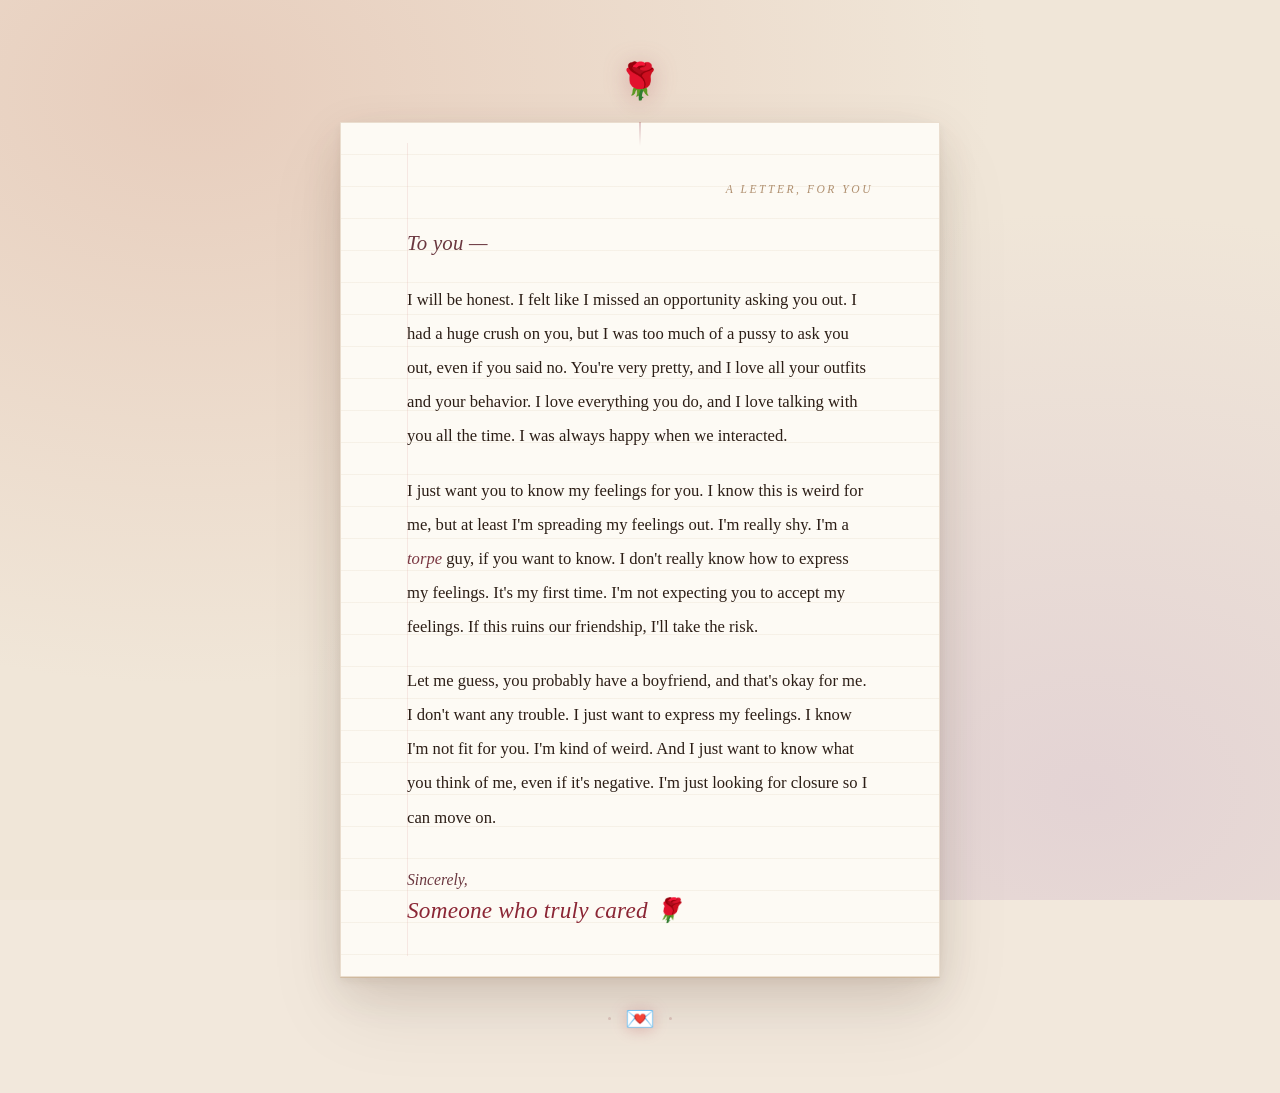
==== index.html @ 55c5d2c0 "Add files via upload" ====
<!DOCTYPE html>
<html lang="en">
<head>
<meta charset="UTF-8">
<meta name="viewport" content="width=device-width, initial-scale=1.0">
<title>A Letter For You</title>
<style>
  *, *::before, *::after { box-sizing: border-box; margin: 0; padding: 0; }

  @font-face {
    font-family: 'FallbackSerif';
    src: local('Georgia'), local('Times New Roman'), local('serif');
  }

  body {
    min-height: 100vh;
    background: #f2e8dc;
    display: flex;
    align-items: center;
    justify-content: center;
    padding: 60px 20px;
    font-family: Georgia, 'Times New Roman', serif;
    overflow-x: hidden;
    position: relative;
  }

  body::before {
    content: '';
    position: fixed;
    inset: 0;
    background:
      radial-gradient(ellipse at 15% 10%, rgba(220, 175, 155, 0.45) 0%, transparent 52%),
      radial-gradient(ellipse at 85% 88%, rgba(190, 155, 200, 0.25) 0%, transparent 52%),
      #f0e6d8;
    z-index: 0;
  }

  .envelope-wrapper {
    position: relative;
    z-index: 10;
    max-width: 600px;
    width: 100%;
    opacity: 0;
    animation: rise 1.4s cubic-bezier(0.16, 1, 0.3, 1) forwards;
  }

  @keyframes rise {
    from { opacity: 0; transform: translateY(30px); }
    to   { opacity: 1; transform: translateY(0); }
  }

  .seal-top {
    text-align: center;
    margin-bottom: 20px;
    opacity: 0;
    animation: rise 1s 0.5s ease forwards;
  }

  .seal-top .rose {
    font-size: 2.2rem;
    display: inline-block;
    animation: sway 5s ease-in-out infinite;
    filter: drop-shadow(0 4px 12px rgba(160, 55, 70, 0.3));
  }

  @keyframes sway {
    0%, 100% { transform: rotate(-6deg); }
    50%       { transform: rotate(6deg); }
  }

  .letter-card {
    background: #fdfaf4;
    border-radius: 1px;
    padding: 60px 66px 52px;
    position: relative;
    box-shadow:
      0 1px 0 rgba(200, 170, 130, 0.5),
      0 4px 8px rgba(90, 60, 30, 0.07),
      0 16px 48px rgba(80, 48, 24, 0.13),
      0 36px 80px rgba(55, 28, 8, 0.08);
    border: 1px solid rgba(205, 178, 148, 0.4);
  }

  /* Ruled lines */
  .letter-card::before {
    content: '';
    position: absolute;
    inset: 0;
    background-image: repeating-linear-gradient(
      transparent,
      transparent 31px,
      rgba(185, 155, 115, 0.1) 31px,
      rgba(185, 155, 115, 0.1) 32px
    );
    border-radius: 1px;
    pointer-events: none;
  }

  /* Left margin line */
  .letter-card::after {
    content: '';
    position: absolute;
    left: 66px;
    top: 20px;
    bottom: 20px;
    width: 1px;
    background: rgba(210, 130, 130, 0.15);
  }

  .red-string {
    position: absolute;
    top: -1px;
    left: 50%;
    transform: translateX(-50%);
    width: 1px;
    height: 24px;
    background: linear-gradient(to bottom, rgba(139, 38, 53, 0.5), transparent);
  }

  .letter-meta {
    display: flex;
    justify-content: flex-end;
    margin-bottom: 36px;
    font-size: 0.72rem;
    letter-spacing: 0.22em;
    text-transform: uppercase;
    color: #b09070;
    font-style: italic;
  }

  .salutation {
    font-size: 1.3rem;
    font-style: italic;
    color: #6b3840;
    margin-bottom: 28px;
    letter-spacing: 0.01em;
  }

  .letter-body {
    color: #2c1e16;
    font-size: 1.04rem;
    line-height: 2.05;
    font-weight: normal;
  }

  .letter-body p {
    margin-bottom: 20px;
  }

  .letter-body em {
    font-style: italic;
    color: #7a3842;
  }

  .closing {
    margin-top: 36px;
    font-style: italic;
    color: #6b3840;
    font-size: 0.98rem;
  }

  .signature {
    margin-top: 8px;
    font-style: italic;
    font-size: 1.45rem;
    color: #8b2635;
    letter-spacing: 0.01em;
  }

  .seal-bottom {
    display: flex;
    justify-content: center;
    align-items: center;
    margin-top: 28px;
    gap: 14px;
    opacity: 0;
    animation: rise 1s 1.4s ease forwards;
  }

  .seal-bottom .dot {
    width: 3px;
    height: 3px;
    border-radius: 50%;
    background: rgba(160, 100, 100, 0.28);
  }

  .seal-bottom .wax {
    font-size: 1.5rem;
    filter: drop-shadow(0 2px 8px rgba(180, 55, 65, 0.28));
  }

  @media (max-width: 560px) {
    .letter-card { padding: 40px 28px 36px; }
    .letter-card::after { display: none; }
  }
</style>
</head>
<body>

<div class="envelope-wrapper">

  <div class="seal-top">
    <span class="rose">🌹</span>
  </div>

  <div class="letter-card">
    <div class="red-string"></div>

    <div class="letter-meta">A letter, for you</div>

    <div class="salutation">To you —</div>

    <div class="letter-body">
      <p>I will be honest. I felt like I missed an opportunity asking you out. I had a huge crush on you, but I was too much of a pussy to ask you out, even if you said no. You're very pretty, and I love all your outfits and your behavior. I love everything you do, and I love talking with you all the time. I was always happy when we interacted.</p>

      <p>I just want you to know my feelings for you. I know this is weird for me, but at least I'm spreading my feelings out. I'm really shy. I'm a <em>torpe</em> guy, if you want to know. I don't really know how to express my feelings. It's my first time. I'm not expecting you to accept my feelings. If this ruins our friendship, I'll take the risk.</p>

      <p>Let me guess, you probably have a boyfriend, and that's okay for me. I don't want any trouble. I just want to express my feelings. I know I'm not fit for you. I'm kind of weird. And I just want to know what you think of me, even if it's negative. I'm just looking for closure so I can move on.</p>
    </div>

    <div class="closing">Sincerely,</div>
    <div class="signature">Someone who truly cared 🌹</div>
  </div>

  <div class="seal-bottom">
    <div class="dot"></div>
    <span class="wax">💌</span>
    <div class="dot"></div>
  </div>

</div>

</body>
</html>
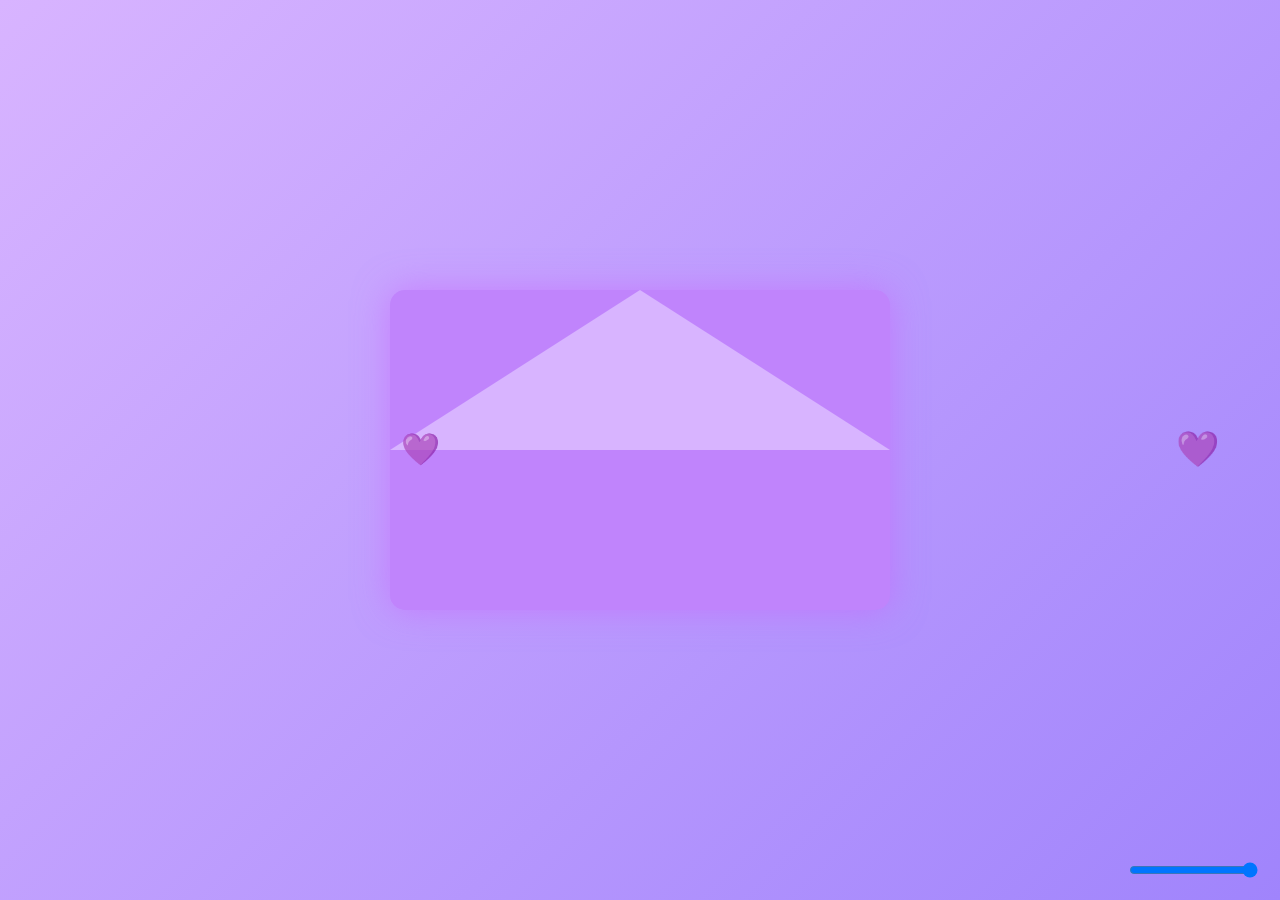
==== commit d3ab0179: "Revamp envelope and letter styles with animations Updated the title and modified styles for the enve" ====
--- a/index.html
+++ b/index.html
@@ -2,233 +2,192 @@
 <html lang="en">
 <head>
 <meta charset="UTF-8">
-<meta name="viewport" content="width=device-width, initial-scale=1.0">
-<title>A Letter For You</title>
+<title>Happy valentines my baby scarlette!!!!</title>
+
 <style>
-  *, *::before, *::after { box-sizing: border-box; margin: 0; padding: 0; }
+@import url('https://fonts.googleapis.com/css2?family=Dancing+Script&display=swap'); /* cursive font */
 
-  @font-face {
-    font-family: 'FallbackSerif';
-    src: local('Georgia'), local('Times New Roman'), local('serif');
-  }
+body {
+  margin: 0;
+  height: 100vh;
+  display: flex;
+  justify-content: center;
+  align-items: center;
+  background: linear-gradient(135deg, #d8b4ff, #a084fc); /* light purple */
+  font-family: 'Dancing Script', cursive; /* cursive font */
+  color: white;
+  cursor: pointer;
+  overflow: hidden;
+}
 
-  body {
-    min-height: 100vh;
-    background: #f2e8dc;
-    display: flex;
-    align-items: center;
-    justify-content: center;
-    padding: 60px 20px;
-    font-family: Georgia, 'Times New Roman', serif;
-    overflow-x: hidden;
-    position: relative;
-  }
+/* envelope */
+.envelope {
+  position: relative;
+  width: 500px;   /* bigger box */
+  height: 320px;  /* bigger box */
+  background: #c084fc; /* light purple */
+  border-radius: 15px;
+  box-shadow: 0 0 35px rgba(200, 100, 255, 0.6);
+  display: flex;
+  justify-content: center;
+  align-items: center;
+  transition: 1s;
+}
 
-  body::before {
-    content: '';
-    position: fixed;
-    inset: 0;
-    background:
-      radial-gradient(ellipse at 15% 10%, rgba(220, 175, 155, 0.45) 0%, transparent 52%),
-      radial-gradient(ellipse at 85% 88%, rgba(190, 155, 200, 0.25) 0%, transparent 52%),
-      #f0e6d8;
-    z-index: 0;
-  }
+.flap {
+  position: absolute;
+  top: 0;
+  width: 0;
+  height: 0;
+  border-left: 250px solid transparent;
+  border-right: 250px solid transparent;
+  border-bottom: 160px solid #d8b4ff;
+  transform-origin: top;
+  transition: 1s;
+}
 
-  .envelope-wrapper {
-    position: relative;
-    z-index: 10;
-    max-width: 600px;
-    width: 100%;
-    opacity: 0;
-    animation: rise 1.4s cubic-bezier(0.16, 1, 0.3, 1) forwards;
-  }
+.open .flap {
+  transform: rotateX(180deg);
+}
 
-  @keyframes rise {
-    from { opacity: 0; transform: translateY(30px); }
-    to   { opacity: 1; transform: translateY(0); }
-  }
+/* letter */
+.letter {
+  position: absolute;
+  width: 420px;   /* bigger letter */
+  background: #e0b3ff; /* lighter purple */
+  padding: 30px;
+  border-radius: 20px;
+  text-align: center;
+  transform: translateY(60px);
+  opacity: 0;
+  transition: 1s;
+  font-family: 'Dancing Script', cursive; /* cursive text */
+}
 
-  .seal-top {
-    text-align: center;
-    margin-bottom: 20px;
-    opacity: 0;
-    animation: rise 1s 0.5s ease forwards;
-  }
+.open .letter {
+  transform: translateY(-80px);
+  opacity: 1;
+}
 
-  .seal-top .rose {
-    font-size: 2.2rem;
-    display: inline-block;
-    animation: sway 5s ease-in-out infinite;
-    filter: drop-shadow(0 4px 12px rgba(160, 55, 70, 0.3));
-  }
+h1 {
+  margin-top: 0;
+  color: #9f7aea;
+}
 
-  @keyframes sway {
-    0%, 100% { transform: rotate(-6deg); }
-    50%       { transform: rotate(6deg); }
-  }
+p {
+  font-size: 20px; /* slightly bigger text */
+  line-height: 1.6;
+  min-height: 140px;
+}
 
-  .letter-card {
-    background: #fdfaf4;
-    border-radius: 1px;
-    padding: 60px 66px 52px;
-    position: relative;
-    box-shadow:
-      0 1px 0 rgba(200, 170, 130, 0.5),
-      0 4px 8px rgba(90, 60, 30, 0.07),
-      0 16px 48px rgba(80, 48, 24, 0.13),
-      0 36px 80px rgba(55, 28, 8, 0.08);
-    border: 1px solid rgba(205, 178, 148, 0.4);
-  }
+.signature {
+  margin-top: 15px;
+  font-size: 24px; /* bigger signature */
+  color: #7f5af0;
+  font-family: 'Dancing Script', cursive;
+}
 
-  /* Ruled lines */
-  .letter-card::before {
-    content: '';
-    position: absolute;
-    inset: 0;
-    background-image: repeating-linear-gradient(
-      transparent,
-      transparent 31px,
-      rgba(185, 155, 115, 0.1) 31px,
-      rgba(185, 155, 115, 0.1) 32px
-    );
-    border-radius: 1px;
-    pointer-events: none;
-  }
+/* glowing */
+.letter {
+  animation: glow 2s infinite alternate;
+}
 
-  /* Left margin line */
-  .letter-card::after {
-    content: '';
-    position: absolute;
-    left: 66px;
-    top: 20px;
-    bottom: 20px;
-    width: 1px;
-    background: rgba(210, 130, 130, 0.15);
-  }
+@keyframes glow {
+  from { box-shadow: 0 0 20px rgba(200, 100, 255, 0.5); }
+  to { box-shadow: 0 0 45px rgba(220, 120, 255, 0.9); }
+}
 
-  .red-string {
-    position: absolute;
-    top: -1px;
-    left: 50%;
-    transform: translateX(-50%);
-    width: 1px;
-    height: 24px;
-    background: linear-gradient(to bottom, rgba(139, 38, 53, 0.5), transparent);
-  }
+/* floating hearts */
+.heart {
+  position: absolute;
+  color: #d9a6ff;
+  animation: floatUp 6s linear infinite;
+  opacity: 0.7;
+}
 
-  .letter-meta {
-    display: flex;
-    justify-content: flex-end;
-    margin-bottom: 36px;
-    font-size: 0.72rem;
-    letter-spacing: 0.22em;
-    text-transform: uppercase;
-    color: #b09070;
-    font-style: italic;
-  }
+@keyframes floatUp {
+  from { transform: translateY(100vh) scale(1); opacity: 0.7; }
+  to { transform: translateY(-10vh) scale(1.5); opacity: 0; }
+}
 
-  .salutation {
-    font-size: 1.3rem;
-    font-style: italic;
-    color: #6b3840;
-    margin-bottom: 28px;
-    letter-spacing: 0.01em;
-  }
-
-  .letter-body {
-    color: #2c1e16;
-    font-size: 1.04rem;
-    line-height: 2.05;
-    font-weight: normal;
-  }
-
-  .letter-body p {
-    margin-bottom: 20px;
-  }
-
-  .letter-body em {
-    font-style: italic;
-    color: #7a3842;
-  }
-
-  .closing {
-    margin-top: 36px;
-    font-style: italic;
-    color: #6b3840;
-    font-size: 0.98rem;
-  }
-
-  .signature {
-    margin-top: 8px;
-    font-style: italic;
-    font-size: 1.45rem;
-    color: #8b2635;
-    letter-spacing: 0.01em;
-  }
-
-  .seal-bottom {
-    display: flex;
-    justify-content: center;
-    align-items: center;
-    margin-top: 28px;
-    gap: 14px;
-    opacity: 0;
-    animation: rise 1s 1.4s ease forwards;
-  }
-
-  .seal-bottom .dot {
-    width: 3px;
-    height: 3px;
-    border-radius: 50%;
-    background: rgba(160, 100, 100, 0.28);
-  }
-
-  .seal-bottom .wax {
-    font-size: 1.5rem;
-    filter: drop-shadow(0 2px 8px rgba(180, 55, 65, 0.28));
-  }
-
-  @media (max-width: 560px) {
-    .letter-card { padding: 40px 28px 36px; }
-    .letter-card::after { display: none; }
-  }
+/* volume slider */
+.volume {
+  position: fixed;
+  bottom: 20px;
+  right: 20px;
+}
 </style>
 </head>
+
 <body>
 
-<div class="envelope-wrapper">
+<audio id="bgMusic" src="https://raw.githubusercontent.com/Aizentky/angelicav2/main/kalapastanganAudio.mp4"></audio>
 
-  <div class="seal-top">
-    <span class="rose">🌹</span>
+<div class="envelope" id="envelope">
+  <div class="flap"></div>
+
+  <div class="letter">
+    <h1>To you</h1>
+    <p id="typedText"></p>
+    <p class="signature">– carloo&lt;3</p>
   </div>
+</div>
 
-  <div class="letter-card">
-    <div class="red-string"></div>
+<input type="range" min="0" max="1" step="0.01" value="1" class="volume" id="volumeSlider">
 
-    <div class="letter-meta">A letter, for you</div>
+<script>
+const envelope = document.getElementById("envelope");
+const music = document.getElementById("bgMusic");
+const text = "I will be honest. I felt like I missed an opportunity asking you out. I had a huge crush on you, but I was too much of a pussy to ask you out, even if you said no. You're very pretty, and I love all your outfits and your behavior. I love everything you do, and I love talking with you all the time. I was always happy when we interacted.I just want you to know my feelings for you. I know this is weird for me, but at least I'm spreading my feelings out. I'm really shy. I'm a torpe guy, if you want to know. I don't really know how to express my feelings. It's my first time. I'm not expecting you to accept my feelings. If this ruins our friendship, I'll take the risk.Let me guess, you probably have a boyfriend, and that's okay for me. I don't want any trouble. I just want to express my feelings. I know I'm not fit for you. I'm kind of weird. And I just want to know what you think of me, even if it's negative. I'm just looking for closure so I can move on.";
+const typedText = document.getElementById("typedText");
+const volumeSlider = document.getElementById("volumeSlider");
 
-    <div class="salutation">To you —</div>
+let index = 0;
+let opened = false;
 
-    <div class="letter-body">
-      <p>I will be honest. I felt like I missed an opportunity asking you out. I had a huge crush on you, but I was too much of a pussy to ask you out, even if you said no. You're very pretty, and I love all your outfits and your behavior. I love everything you do, and I love talking with you all the time. I was always happy when we interacted.</p>
+/* click anywhere */
+document.body.addEventListener("click", () => {
+  if (!opened) {
+    envelope.classList.add("open");
+    music.play();
+    typeText();
+    opened = true;
+  }
+}, { once: true });
 
-      <p>I just want you to know my feelings for you. I know this is weird for me, but at least I'm spreading my feelings out. I'm really shy. I'm a <em>torpe</em> guy, if you want to know. I don't really know how to express my feelings. It's my first time. I'm not expecting you to accept my feelings. If this ruins our friendship, I'll take the risk.</p>
+/* typing effect */
+function typeText() {
+  if (index < text.length) {
+    typedText.innerHTML += text.charAt(index);
+    index++;
+    setTimeout(typeText, 40);
+  }
+}
 
-      <p>Let me guess, you probably have a boyfriend, and that's okay for me. I don't want any trouble. I just want to express my feelings. I know I'm not fit for you. I'm kind of weird. And I just want to know what you think of me, even if it's negative. I'm just looking for closure so I can move on.</p>
-    </div>
+/* volume control */
+volumeSlider.addEventListener("input", () => {
+  music.volume = volumeSlider.value;
+});
 
-    <div class="closing">Sincerely,</div>
-    <div class="signature">Someone who truly cared 🌹</div>
-  </div>
+/* floating hearts */
+function createHeart() {
+  const heart = document.createElement("div");
+  heart.classList.add("heart");
+  heart.innerHTML = "💜";
+  heart.style.left = Math.random() * 100 + "vw";
+  heart.style.fontSize = (Math.random() * 20 + 15) + "px";
+  heart.style.animationDuration = (Math.random() * 3 + 3) + "s";
+  document.body.appendChild(heart);
 
-  <div class="seal-bottom">
-    <div class="dot"></div>
-    <span class="wax">💌</span>
-    <div class="dot"></div>
-  </div>
+  setTimeout(() => {
+    heart.remove();
+  }, 6000);
+}
 
-</div>
+setInterval(createHeart, 400);
+</script>
 
 </body>
 </html>
+
+
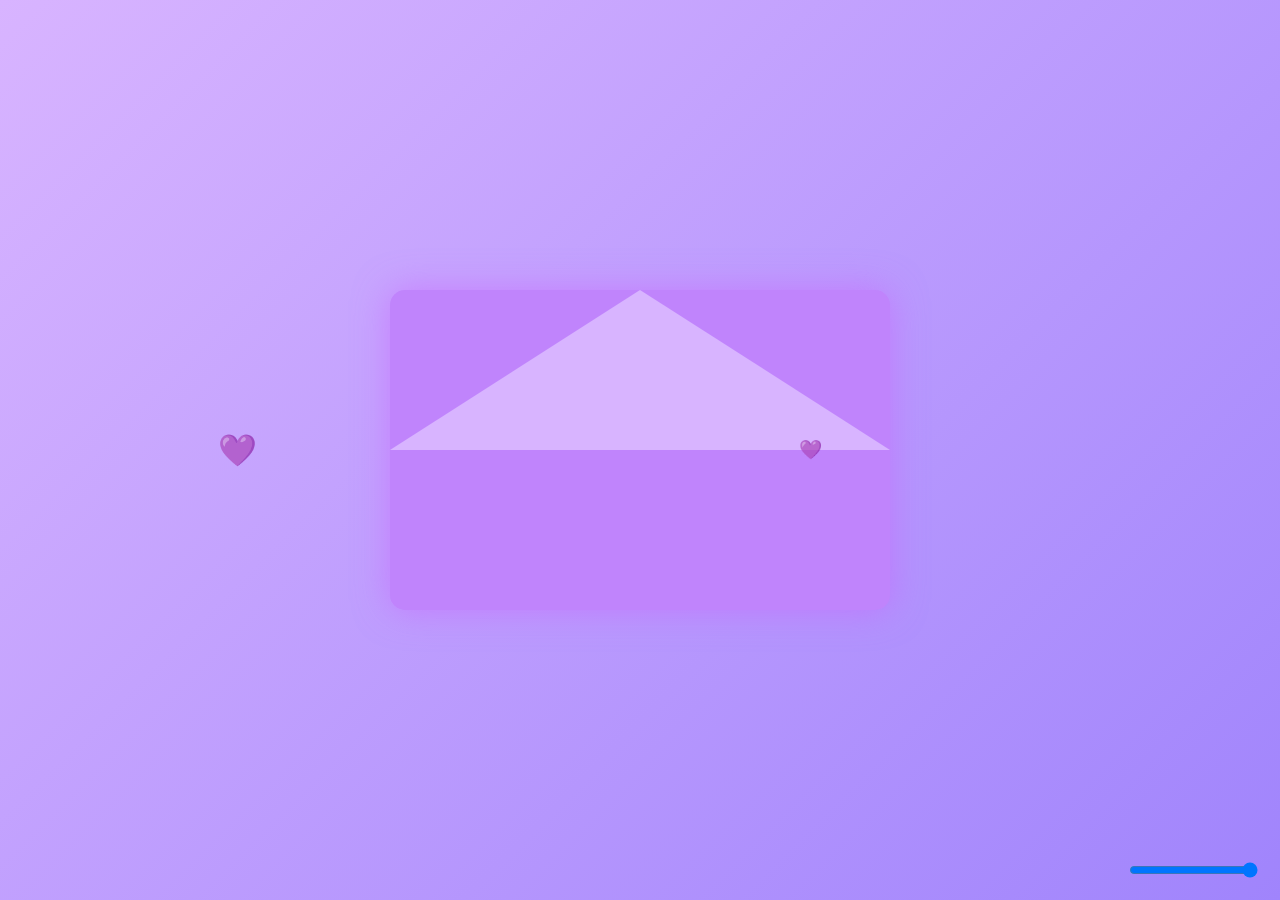
==== commit 7807eae0: "Refactor styles to use Arial instead of cursive font" ====
--- a/index.html
+++ b/index.html
@@ -5,16 +5,14 @@
 <title>Happy valentines my baby scarlette!!!!</title>
 
 <style>
-@import url('https://fonts.googleapis.com/css2?family=Dancing+Script&display=swap'); /* cursive font */
-
 body {
   margin: 0;
   height: 100vh;
   display: flex;
   justify-content: center;
   align-items: center;
-  background: linear-gradient(135deg, #d8b4ff, #a084fc); /* light purple */
-  font-family: 'Dancing Script', cursive; /* cursive font */
+  background: linear-gradient(135deg, #d8b4ff, #a084fc);
+  font-family: Arial, sans-serif; /* NORMAL FONT */
   color: white;
   cursor: pointer;
   overflow: hidden;
@@ -23,9 +21,9 @@
 /* envelope */
 .envelope {
   position: relative;
-  width: 500px;   /* bigger box */
-  height: 320px;  /* bigger box */
-  background: #c084fc; /* light purple */
+  width: 500px;
+  height: 320px;
+  background: #c084fc;
   border-radius: 15px;
   box-shadow: 0 0 35px rgba(200, 100, 255, 0.6);
   display: flex;
@@ -53,15 +51,15 @@
 /* letter */
 .letter {
   position: absolute;
-  width: 420px;   /* bigger letter */
-  background: #e0b3ff; /* lighter purple */
+  width: 420px;
+  background: #e0b3ff;
   padding: 30px;
   border-radius: 20px;
   text-align: center;
   transform: translateY(60px);
   opacity: 0;
   transition: 1s;
-  font-family: 'Dancing Script', cursive; /* cursive text */
+  font-family: Arial, sans-serif; /* NORMAL FONT */
 }
 
 .open .letter {
@@ -75,16 +73,16 @@
 }
 
 p {
-  font-size: 20px; /* slightly bigger text */
+  font-size: 20px;
   line-height: 1.6;
   min-height: 140px;
 }
 
 .signature {
   margin-top: 15px;
-  font-size: 24px; /* bigger signature */
+  font-size: 24px;
   color: #7f5af0;
-  font-family: 'Dancing Script', cursive;
+  font-family: Arial, sans-serif; /* NORMAL FONT */
 }
 
 /* glowing */
@@ -145,7 +143,6 @@
 let index = 0;
 let opened = false;
 
-/* click anywhere */
 document.body.addEventListener("click", () => {
   if (!opened) {
     envelope.classList.add("open");
@@ -155,7 +152,6 @@
   }
 }, { once: true });
 
-/* typing effect */
 function typeText() {
   if (index < text.length) {
     typedText.innerHTML += text.charAt(index);
@@ -164,12 +160,10 @@
   }
 }
 
-/* volume control */
 volumeSlider.addEventListener("input", () => {
   music.volume = volumeSlider.value;
 });
 
-/* floating hearts */
 function createHeart() {
   const heart = document.createElement("div");
   heart.classList.add("heart");
@@ -189,5 +183,3 @@
 
 </body>
 </html>
-
-
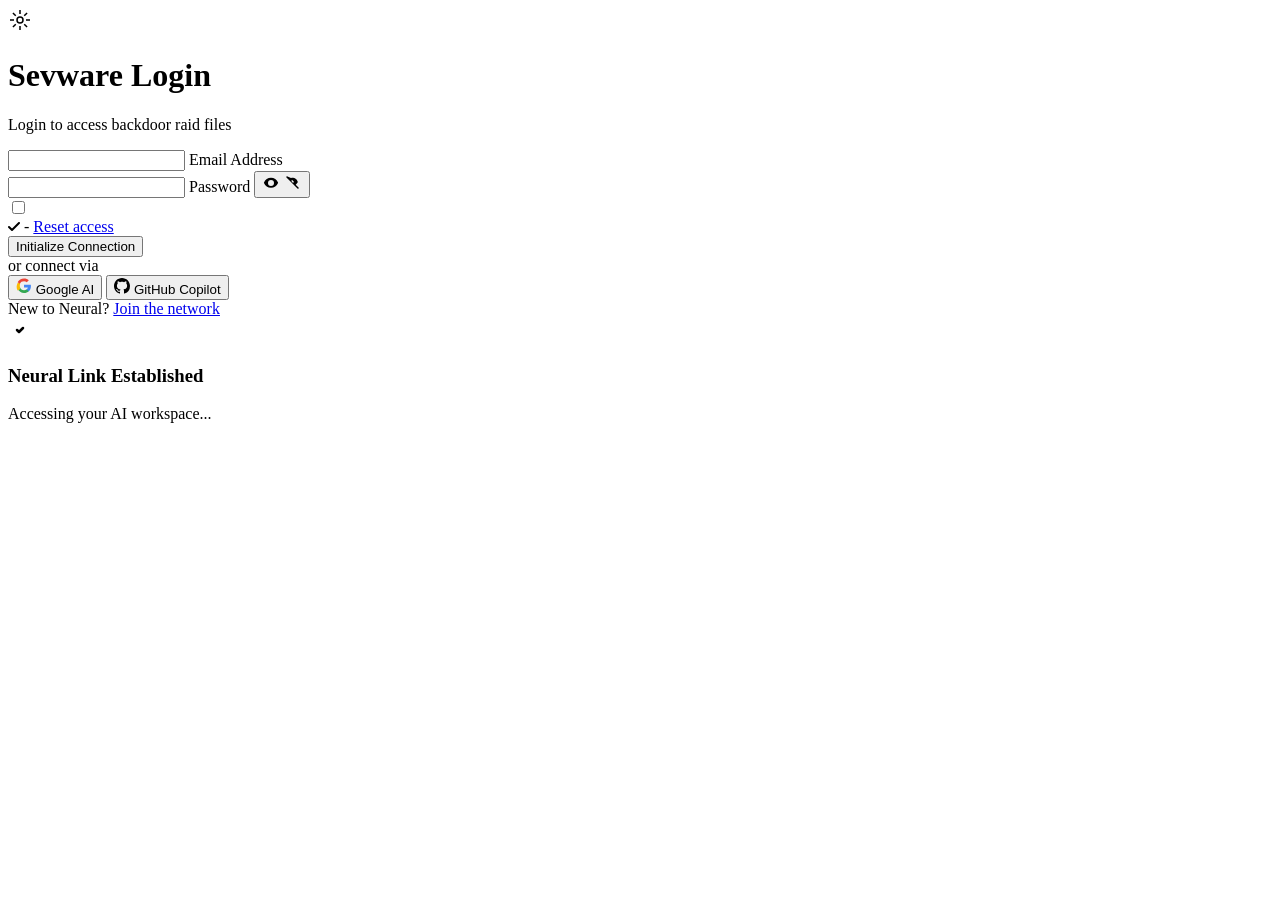
==== commit a71ed308: "Revamp index.html for AI Assistant login page" ====
--- a/index.html
+++ b/index.html
@@ -1,185 +1,153 @@
 <!DOCTYPE html>
 <html lang="en">
 <head>
-<meta charset="UTF-8">
-<title>Happy valentines my baby scarlette!!!!</title>
+    <meta charset="UTF-8">
+    <meta name="viewport" content="width=device-width, initial-scale=1.0">
+    <title>AI Assistant Login</title>
+    <link rel="stylesheet" href="style.css">
+</head>
+<body>
+    <div class="neural-background">
+        <div class="neural-node"></div>
+        <div class="neural-node"></div>
+        <div class="neural-node"></div>
+        <div class="neural-node"></div>
+        <div class="neural-node"></div>
+    </div>
 
-<style>
-body {
-  margin: 0;
-  height: 100vh;
-  display: flex;
-  justify-content: center;
-  align-items: center;
-  background: linear-gradient(135deg, #d8b4ff, #a084fc);
-  font-family: Arial, sans-serif; /* NORMAL FONT */
-  color: white;
-  cursor: pointer;
-  overflow: hidden;
-}
+    <div class="login-container">
+        <div class="login-card">
+            <div class="ai-glow"></div>
+            
+            <div class="login-header">
+                <div class="ai-logo">
+                    <div class="logo-core">
+                        <svg width="24" height="24" viewBox="0 0 24 24" fill="none">
+                            <circle cx="12" cy="12" r="3" stroke="currentColor" stroke-width="1.5"/>
+                            <path d="M12 2v4m0 12v4M4.93 4.93l2.83 2.83m8.48 8.48l2.83 2.83M2 12h4m12 0h4M4.93 19.07l2.83-2.83m8.48-8.48l2.83-2.83" stroke="currentColor" stroke-width="1.5"/>
+                        </svg>
+                    </div>
+                    <div class="logo-rings">
+                        <div class="ring ring-1"></div>
+                        <div class="ring ring-2"></div>
+                        <div class="ring ring-3"></div>
+                    </div>
+                </div>
+                <h1>Sevware Login</h1>
+                <p>Login to access backdoor raid files</p>
+            </div>
+            
+            <form class="login-form" id="loginForm" novalidate>
+                <div class="smart-field" data-field="email">
+                    <div class="field-background"></div>
+                    <input type="email" id="email" name="email" required autocomplete="email">
+                    <label for="email">Email Address</label>
+                    <div class="ai-indicator">
+                        <div class="ai-pulse"></div>
+                    </div>
+                    <div class="field-completion"></div>
+                    <span class="error-message" id="emailError"></span>
+                </div>
 
-/* envelope */
-.envelope {
-  position: relative;
-  width: 500px;
-  height: 320px;
-  background: #c084fc;
-  border-radius: 15px;
-  box-shadow: 0 0 35px rgba(200, 100, 255, 0.6);
-  display: flex;
-  justify-content: center;
-  align-items: center;
-  transition: 1s;
-}
+                <div class="smart-field" data-field="password">
+                    <div class="field-background"></div>
+                    <input type="password" id="password" name="password" required autocomplete="current-password">
+                    <label for="password">Password</label>
+                    <button type="button" class="smart-toggle" id="passwordToggle" aria-label="Toggle password visibility">
+                        <svg class="toggle-show" width="18" height="18" viewBox="0 0 18 18" fill="none">
+                            <path d="M9 3.75c-3.15 0-5.85 1.89-7.02 4.72a.75.75 0 000 .56c1.17 2.83 3.87 4.72 7.02 4.72s5.85-1.89 7.02-4.72a.75.75 0 000-.56C14.85 5.64 12.15 3.75 9 3.75zM9 12a3 3 0 110-6 3 3 0 010 6z" fill="currentColor"/>
+                        </svg>
+                        <svg class="toggle-hide" width="18" height="18" viewBox="0 0 18 18" fill="none">
+                            <path d="M3.53 2.47a.75.75 0 00-1.06 1.06l11 11a.75.75 0 101.06-1.06l-2.82-2.82c.8-.67 1.5-1.49 2.04-2.42a.75.75 0 000-.56C12.58 4.84 10.89 3.75 9 3.75c-.69 0-1.36.1-2 .29L3.53 2.47zM7.974 5.847L10.126 8a1.5 1.5 0 01-2.126-2.126l-.026-.027z" fill="currentColor"/>
+                        </svg>
+                    </button>
+                    <div class="ai-indicator">
+                        <div class="ai-pulse"></div>
+                    </div>
+                    <div class="field-completion"></div>
+                    <span class="error-message" id="passwordError"></span>
+                </div>
 
-.flap {
-  position: absolute;
-  top: 0;
-  width: 0;
-  height: 0;
-  border-left: 250px solid transparent;
-  border-right: 250px solid transparent;
-  border-bottom: 160px solid #d8b4ff;
-  transform-origin: top;
-  transition: 1s;
-}
+                <div class="form-options">
+                    <label class="smart-checkbox">
+                        <input type="checkbox" id="remember" name="remember">
+                        <span class="checkbox-ai">
+                            <div class="checkbox-core"></div>
+                            <svg width="12" height="10" viewBox="0 0 12 10" fill="none">
+                                <path d="M1 5l3 3 7-7" stroke="currentColor" stroke-width="2" stroke-linecap="round" stroke-linejoin="round"/>
+                            </svg>
+                        </span>
+                        <span class="checkbox-text">-</span>
+                    </label>
+                    <a href="#" class="neural-link">Reset access</a>
+                </div>
 
-.open .flap {
-  transform: rotateX(180deg);
-}
+                <button type="submit" class="neural-button">
+                    <div class="button-bg"></div>
+                    <span class="button-text">Initialize Connection</span>
+                    <div class="button-loader">
+                        <div class="neural-spinner">
+                            <div class="spinner-segment"></div>
+                            <div class="spinner-segment"></div>
+                            <div class="spinner-segment"></div>
+                        </div>
+                    </div>
+                    <div class="button-glow"></div>
+                </button>
+            </form>
 
-/* letter */
-.letter {
-  position: absolute;
-  width: 420px;
-  background: #e0b3ff;
-  padding: 30px;
-  border-radius: 20px;
-  text-align: center;
-  transform: translateY(60px);
-  opacity: 0;
-  transition: 1s;
-  font-family: Arial, sans-serif; /* NORMAL FONT */
-}
+            <div class="auth-separator">
+                <div class="separator-line"></div>
+                <span class="separator-text">or connect via</span>
+                <div class="separator-line"></div>
+            </div>
 
-.open .letter {
-  transform: translateY(-80px);
-  opacity: 1;
-}
+            <div class="neural-social">
+                <button type="button" class="social-neural">
+                    <div class="social-bg"></div>
+                    <svg width="16" height="16" viewBox="0 0 16 16">
+                        <path fill="#4285F4" d="M14.9 8.161c0-.476-.039-.954-.118-1.421H8.021v2.681h3.833a3.321 3.321 0 01-1.431 2.161v1.785h2.3c1.349-1.25 2.177-3.103 2.177-5.206z"/>
+                        <path fill="#34A853" d="M8.021 15c1.951 0 3.57-.65 4.761-1.754l-2.3-1.785c-.653.447-1.477.707-2.461.707-1.887 0-3.487-1.274-4.057-2.991H1.617V11.1C2.8 13.481 5.282 15 8.021 15z"/>
+                        <path fill="#FBBC05" d="M3.964 9.177a4.97 4.97 0 010-2.354V4.9H1.617a8.284 8.284 0 000 7.623l2.347-1.346z"/>
+                        <path fill="#EA4335" d="M8.021 3.177c1.064 0 2.02.375 2.75 1.111l2.041-2.041C11.616 1.016 9.97.446 8.021.446c-2.739 0-5.221 1.519-6.404 3.9l2.347 1.346c.57-1.717 2.17-2.515 4.057-2.515z"/>
+                    </svg>
+                    <span>Google AI</span>
+                    <div class="social-glow"></div>
+                </button>
+                
+                <button type="button" class="social-neural">
+                    <div class="social-bg"></div>
+                    <svg width="16" height="16" viewBox="0 0 16 16" fill="#000000">
+                        <path d="M8 0C3.58 0 0 3.58 0 8c0 3.54 2.29 6.53 5.47 7.59.4.07.55-.17.55-.38 0-.19-.01-.82-.01-1.49-2.01.37-2.53-.49-2.69-.94-.09-.23-.48-.94-.82-1.13-.28-.15-.68-.52-.01-.53.63-.01 1.08.58 1.23.82.72 1.21 1.87.87 2.33.66.07-.52.28-.87.51-1.07-1.78-.2-3.64-.89-3.64-3.95 0-.87.31-1.59.82-2.15-.08-.2-.36-1.02.08-2.12 0 0 .67-.21 2.2.82.64-.18 1.32-.27 2-.27.68 0 1.36.09 2 .27 1.53-1.04 2.2-.82 2.2-.82.44 1.1.16 1.92.08 2.12.51.56.82 1.27.82 2.15 0 3.07-1.87 3.75-3.65 3.95.29.25.54.73.54 1.48 0 1.07-.01 1.93-.01 2.2 0 .21.15.46.55.38A8.013 8.013 0 0016 8c0-4.42-3.58-8-8-8z"/>
+                    </svg>
+                    <span>GitHub Copilot</span>
+                    <div class="social-glow"></div>
+                </button>
+            </div>
 
-h1 {
-  margin-top: 0;
-  color: #9f7aea;
-}
+            <div class="signup-section">
+                <span>New to Neural? </span>
+                <a href="#" class="neural-signup">Join the network</a>
+            </div>
 
-p {
-  font-size: 20px;
-  line-height: 1.6;
-  min-height: 140px;
-}
+            <div class="success-neural" id="successMessage">
+                <div class="success-core">
+                    <div class="success-rings">
+                        <div class="success-ring"></div>
+                        <div class="success-ring"></div>
+                        <div class="success-ring"></div>
+                    </div>
+                    <svg width="24" height="24" viewBox="0 0 24 24" fill="none">
+                        <path d="M9 12l2 2 4-4" stroke="currentColor" stroke-width="2.5" stroke-linecap="round" stroke-linejoin="round"/>
+                    </svg>
+                </div>
+                <h3>Neural Link Established</h3>
+                <p>Accessing your AI workspace...</p>
+            </div>
+        </div>
+    </div>
 
-.signature {
-  margin-top: 15px;
-  font-size: 24px;
-  color: #7f5af0;
-  font-family: Arial, sans-serif; /* NORMAL FONT */
-}
-
-/* glowing */
-.letter {
-  animation: glow 2s infinite alternate;
-}
-
-@keyframes glow {
-  from { box-shadow: 0 0 20px rgba(200, 100, 255, 0.5); }
-  to { box-shadow: 0 0 45px rgba(220, 120, 255, 0.9); }
-}
-
-/* floating hearts */
-.heart {
-  position: absolute;
-  color: #d9a6ff;
-  animation: floatUp 6s linear infinite;
-  opacity: 0.7;
-}
-
-@keyframes floatUp {
-  from { transform: translateY(100vh) scale(1); opacity: 0.7; }
-  to { transform: translateY(-10vh) scale(1.5); opacity: 0; }
-}
-
-/* volume slider */
-.volume {
-  position: fixed;
-  bottom: 20px;
-  right: 20px;
-}
-</style>
-</head>
-
-<body>
-
-<audio id="bgMusic" src="https://raw.githubusercontent.com/Aizentky/angelicav2/main/kalapastanganAudio.mp4"></audio>
-
-<div class="envelope" id="envelope">
-  <div class="flap"></div>
-
-  <div class="letter">
-    <h1>To you</h1>
-    <p id="typedText"></p>
-    <p class="signature">– carloo&lt;3</p>
-  </div>
-</div>
-
-<input type="range" min="0" max="1" step="0.01" value="1" class="volume" id="volumeSlider">
-
-<script>
-const envelope = document.getElementById("envelope");
-const music = document.getElementById("bgMusic");
-const text = "I will be honest. I felt like I missed an opportunity asking you out. I had a huge crush on you, but I was too much of a pussy to ask you out, even if you said no. You're very pretty, and I love all your outfits and your behavior. I love everything you do, and I love talking with you all the time. I was always happy when we interacted.I just want you to know my feelings for you. I know this is weird for me, but at least I'm spreading my feelings out. I'm really shy. I'm a torpe guy, if you want to know. I don't really know how to express my feelings. It's my first time. I'm not expecting you to accept my feelings. If this ruins our friendship, I'll take the risk.Let me guess, you probably have a boyfriend, and that's okay for me. I don't want any trouble. I just want to express my feelings. I know I'm not fit for you. I'm kind of weird. And I just want to know what you think of me, even if it's negative. I'm just looking for closure so I can move on.";
-const typedText = document.getElementById("typedText");
-const volumeSlider = document.getElementById("volumeSlider");
-
-let index = 0;
-let opened = false;
-
-document.body.addEventListener("click", () => {
-  if (!opened) {
-    envelope.classList.add("open");
-    music.play();
-    typeText();
-    opened = true;
-  }
-}, { once: true });
-
-function typeText() {
-  if (index < text.length) {
-    typedText.innerHTML += text.charAt(index);
-    index++;
-    setTimeout(typeText, 40);
-  }
-}
-
-volumeSlider.addEventListener("input", () => {
-  music.volume = volumeSlider.value;
-});
-
-function createHeart() {
-  const heart = document.createElement("div");
-  heart.classList.add("heart");
-  heart.innerHTML = "💜";
-  heart.style.left = Math.random() * 100 + "vw";
-  heart.style.fontSize = (Math.random() * 20 + 15) + "px";
-  heart.style.animationDuration = (Math.random() * 3 + 3) + "s";
-  document.body.appendChild(heart);
-
-  setTimeout(() => {
-    heart.remove();
-  }, 6000);
-}
-
-setInterval(createHeart, 400);
-</script>
-
+    <script src="../../shared/js/form-utils.js"></script>
+    <script src="script.js"></script>
 </body>
 </html>
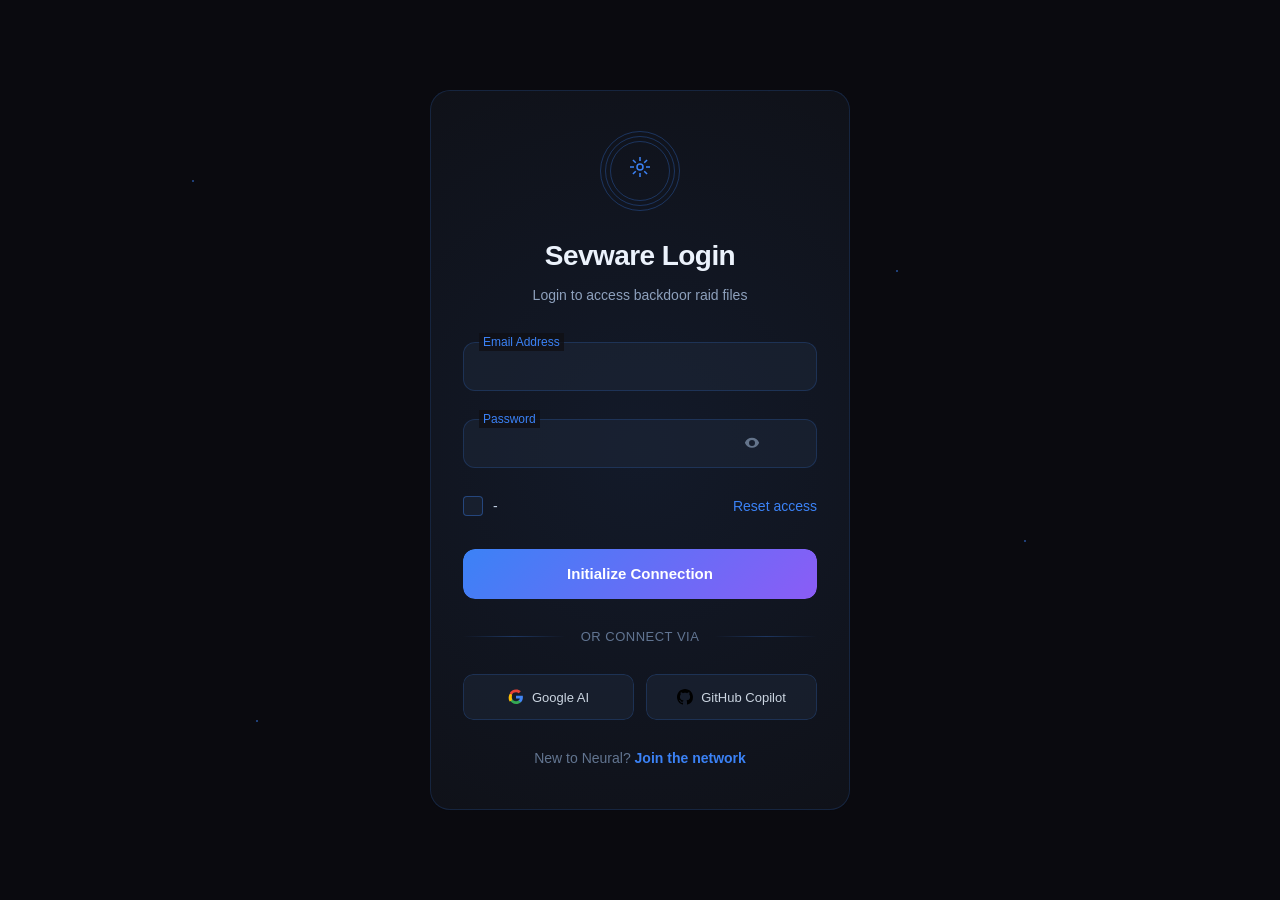
==== commit efd6ea93: "Change title to '$777 System login$'" ====
--- a/index.html
+++ b/index.html
@@ -3,7 +3,7 @@
 <head>
     <meta charset="UTF-8">
     <meta name="viewport" content="width=device-width, initial-scale=1.0">
-    <title>AI Assistant Login</title>
+    <title>$777 System login$</title>
     <link rel="stylesheet" href="style.css">
 </head>
 <body>
--- a/style.css
+++ b/style.css
@@ -0,0 +1,824 @@
+/* AI Assistant Login Form - Complete & Self-Contained */
+
+* {
+    margin: 0;
+    padding: 0;
+    box-sizing: border-box;
+}
+
+body {
+    font-family: -apple-system, BlinkMacSystemFont, 'Segoe UI', Roboto, 'Inter', sans-serif;
+    background: #0a0a0f;
+    min-height: 100vh;
+    display: flex;
+    align-items: center;
+    justify-content: center;
+    padding: 20px;
+    line-height: 1.5;
+    position: relative;
+    overflow: hidden;
+}
+
+/* Neural Background */
+.neural-background {
+    position: fixed;
+    top: 0;
+    left: 0;
+    width: 100%;
+    height: 100%;
+    z-index: 0;
+    pointer-events: none;
+}
+
+.neural-node {
+    position: absolute;
+    width: 2px;
+    height: 2px;
+    background: #3b82f6;
+    border-radius: 50%;
+    opacity: 0.6;
+    animation: neuralPulse 4s ease-in-out infinite;
+}
+
+.neural-node:nth-child(1) {
+    top: 20%;
+    left: 15%;
+    animation-delay: 0s;
+}
+
+.neural-node:nth-child(2) {
+    top: 60%;
+    left: 80%;
+    animation-delay: 1s;
+}
+
+.neural-node:nth-child(3) {
+    top: 80%;
+    left: 20%;
+    animation-delay: 2s;
+}
+
+.neural-node:nth-child(4) {
+    top: 30%;
+    left: 70%;
+    animation-delay: 3s;
+}
+
+.neural-node:nth-child(5) {
+    top: 10%;
+    left: 60%;
+    animation-delay: 4s;
+}
+
+@keyframes neuralPulse {
+    0%, 100% { opacity: 0.3; transform: scale(1); }
+    50% { opacity: 0.8; transform: scale(1.5); }
+}
+
+.login-container {
+    width: 100%;
+    max-width: 420px;
+    position: relative;
+    z-index: 1;
+}
+
+.login-card {
+    background: rgba(15, 15, 20, 0.95);
+    backdrop-filter: blur(20px);
+    -webkit-backdrop-filter: blur(20px);
+    border: 1px solid rgba(59, 130, 246, 0.2);
+    border-radius: 20px;
+    padding: 40px 32px;
+    position: relative;
+    overflow: hidden;
+}
+
+.ai-glow {
+    position: absolute;
+    top: -50%;
+    left: -50%;
+    width: 200%;
+    height: 200%;
+    background: radial-gradient(circle, rgba(59, 130, 246, 0.1) 0%, transparent 70%);
+    animation: aiGlow 6s ease-in-out infinite;
+    pointer-events: none;
+}
+
+@keyframes aiGlow {
+    0%, 100% { transform: rotate(0deg) scale(1); }
+    50% { transform: rotate(180deg) scale(1.1); }
+}
+
+.login-header {
+    text-align: center;
+    margin-bottom: 36px;
+}
+
+.ai-logo {
+    position: relative;
+    width: 80px;
+    height: 80px;
+    margin: 0 auto 24px;
+    display: flex;
+    align-items: center;
+    justify-content: center;
+}
+
+.logo-core {
+    position: relative;
+    z-index: 3;
+    color: #3b82f6;
+    animation: coreRotate 8s linear infinite;
+}
+
+@keyframes coreRotate {
+    from { transform: rotate(0deg); }
+    to { transform: rotate(360deg); }
+}
+
+.logo-rings {
+    position: absolute;
+    top: 0;
+    left: 0;
+    width: 100%;
+    height: 100%;
+}
+
+.ring {
+    position: absolute;
+    border: 1px solid rgba(59, 130, 246, 0.3);
+    border-radius: 50%;
+    animation: ringPulse 3s ease-in-out infinite;
+}
+
+.ring-1 {
+    width: 60px;
+    height: 60px;
+    top: 10px;
+    left: 10px;
+    animation-delay: 0s;
+}
+
+.ring-2 {
+    width: 70px;
+    height: 70px;
+    top: 5px;
+    left: 5px;
+    animation-delay: 1s;
+}
+
+.ring-3 {
+    width: 80px;
+    height: 80px;
+    top: 0;
+    left: 0;
+    animation-delay: 2s;
+}
+
+@keyframes ringPulse {
+    0%, 100% { opacity: 0.3; transform: scale(1); }
+    50% { opacity: 0.6; transform: scale(1.05); }
+}
+
+.login-header h1 {
+    color: #f8fafc;
+    font-size: 1.75rem;
+    font-weight: 700;
+    margin-bottom: 8px;
+    letter-spacing: -0.02em;
+}
+
+.login-header p {
+    color: #94a3b8;
+    font-size: 14px;
+    font-weight: 400;
+}
+
+/* Smart Fields */
+.smart-field {
+    position: relative;
+    margin-bottom: 28px;
+}
+
+.field-background {
+    position: absolute;
+    top: 0;
+    left: 0;
+    right: 0;
+    bottom: 0;
+    background: rgba(30, 41, 59, 0.5);
+    border: 1px solid rgba(59, 130, 246, 0.2);
+    border-radius: 12px;
+    transition: all 0.3s ease;
+}
+
+.smart-field input {
+    width: 100%;
+    background: transparent;
+    border: none;
+    padding: 16px 50px 16px 16px;
+    color: #f8fafc;
+    font-size: 15px;
+    font-weight: 400;
+    outline: none;
+    position: relative;
+    z-index: 2;
+    font-family: inherit;
+}
+
+.smart-field input::placeholder {
+    color: transparent;
+}
+
+.smart-field label {
+    position: absolute;
+    left: 16px;
+    top: 50%;
+    transform: translateY(-50%);
+    color: #64748b;
+    font-size: 15px;
+    font-weight: 400;
+    pointer-events: none;
+    transition: all 0.3s ease;
+    z-index: 3;
+    background: rgba(15, 15, 20, 0.8);
+    padding: 0 4px;
+}
+
+.smart-field input:focus + label,
+.smart-field input:not(:placeholder-shown) + label {
+    top: 0;
+    font-size: 12px;
+    font-weight: 500;
+    color: #3b82f6;
+    transform: translateY(-50%);
+}
+
+.smart-field input:focus ~ .field-background {
+    border-color: #3b82f6;
+    background: rgba(30, 41, 59, 0.8);
+    box-shadow: 0 0 0 1px rgba(59, 130, 246, 0.5);
+}
+
+.ai-indicator {
+    position: absolute;
+    right: 16px;
+    top: 50%;
+    transform: translateY(-50%);
+    width: 6px;
+    height: 6px;
+    z-index: 4;
+}
+
+.ai-pulse {
+    width: 100%;
+    height: 100%;
+    background: #3b82f6;
+    border-radius: 50%;
+    opacity: 0;
+    animation: aiIndicator 2s ease-in-out infinite;
+}
+
+.smart-field input:focus ~ .ai-indicator .ai-pulse {
+    opacity: 1;
+}
+
+@keyframes aiIndicator {
+    0%, 100% { transform: scale(1); opacity: 0.6; }
+    50% { transform: scale(1.5); opacity: 1; }
+}
+
+.field-completion {
+    position: absolute;
+    bottom: 0;
+    left: 0;
+    height: 2px;
+    background: linear-gradient(90deg, #3b82f6, #8b5cf6);
+    width: 0%;
+    transition: width 0.5s ease;
+    border-radius: 0 0 12px 12px;
+}
+
+.smart-field input:valid ~ .field-completion {
+    width: 100%;
+}
+
+/* Password Toggle */
+.smart-field:has(.smart-toggle) input {
+    padding-right: 90px;
+}
+
+.smart-toggle {
+    position: absolute;
+    right: 50px;
+    top: 50%;
+    transform: translateY(-50%);
+    background: none;
+    border: none;
+    cursor: pointer;
+    color: #64748b;
+    padding: 6px;
+    border-radius: 6px;
+    transition: all 0.2s ease;
+    z-index: 4;
+    display: flex;
+    align-items: center;
+    justify-content: center;
+}
+
+.smart-toggle:hover {
+    color: #3b82f6;
+    background: rgba(59, 130, 246, 0.1);
+}
+
+.toggle-hide {
+    display: none;
+}
+
+.smart-toggle.toggle-active .toggle-show {
+    display: none;
+}
+
+.smart-toggle.toggle-active .toggle-hide {
+    display: block;
+}
+
+/* Form Options */
+.form-options {
+    display: flex;
+    justify-content: space-between;
+    align-items: center;
+    margin-bottom: 32px;
+    flex-wrap: wrap;
+    gap: 16px;
+}
+
+.smart-checkbox {
+    display: flex;
+    align-items: center;
+    cursor: pointer;
+    font-size: 14px;
+    color: #cbd5e1;
+    font-weight: 500;
+}
+
+.smart-checkbox input[type="checkbox"] {
+    display: none;
+}
+
+.checkbox-ai {
+    width: 20px;
+    height: 20px;
+    margin-right: 10px;
+    position: relative;
+    display: flex;
+    align-items: center;
+    justify-content: center;
+}
+
+.checkbox-core {
+    width: 100%;
+    height: 100%;
+    border: 1.5px solid rgba(59, 130, 246, 0.4);
+    border-radius: 4px;
+    background: rgba(30, 41, 59, 0.5);
+    transition: all 0.3s ease;
+    position: absolute;
+}
+
+.checkbox-ai svg {
+    color: transparent;
+    transition: color 0.3s ease;
+    position: relative;
+    z-index: 1;
+}
+
+.smart-checkbox input[type="checkbox"]:checked + .checkbox-ai .checkbox-core {
+    background: #3b82f6;
+    border-color: #3b82f6;
+    box-shadow: 0 0 8px rgba(59, 130, 246, 0.4);
+}
+
+.smart-checkbox input[type="checkbox"]:checked + .checkbox-ai svg {
+    color: #ffffff;
+}
+
+.neural-link {
+    color: #3b82f6;
+    text-decoration: none;
+    font-size: 14px;
+    font-weight: 500;
+    transition: all 0.2s ease;
+    position: relative;
+}
+
+.neural-link::after {
+    content: '';
+    position: absolute;
+    bottom: -2px;
+    left: 0;
+    width: 0;
+    height: 1px;
+    background: #3b82f6;
+    transition: width 0.3s ease;
+}
+
+.neural-link:hover::after {
+    width: 100%;
+}
+
+.neural-link:hover {
+    color: #60a5fa;
+}
+
+/* Neural Button */
+.neural-button {
+    width: 100%;
+    background: transparent;
+    color: #ffffff;
+    border: none;
+    border-radius: 12px;
+    padding: 0;
+    cursor: pointer;
+    font-family: inherit;
+    font-size: 15px;
+    font-weight: 600;
+    position: relative;
+    margin-bottom: 28px;
+    overflow: hidden;
+    min-height: 50px;
+    display: flex;
+    align-items: center;
+    justify-content: center;
+}
+
+.button-bg {
+    position: absolute;
+    top: 0;
+    left: 0;
+    right: 0;
+    bottom: 0;
+    background: linear-gradient(135deg, #3b82f6, #8b5cf6);
+    border-radius: 12px;
+    transition: all 0.3s ease;
+}
+
+.neural-button:hover .button-bg {
+    background: linear-gradient(135deg, #2563eb, #7c3aed);
+    transform: scale(1.02);
+}
+
+.neural-button:active .button-bg {
+    transform: scale(0.98);
+}
+
+.button-text {
+    position: relative;
+    z-index: 2;
+    transition: opacity 0.2s ease;
+}
+
+.button-loader {
+    position: absolute;
+    z-index: 2;
+    opacity: 0;
+    transition: opacity 0.2s ease;
+}
+
+.neural-spinner {
+    display: flex;
+    gap: 4px;
+}
+
+.spinner-segment {
+    width: 4px;
+    height: 16px;
+    background: #ffffff;
+    border-radius: 2px;
+    animation: neuralSpinner 1.2s ease-in-out infinite;
+}
+
+.spinner-segment:nth-child(2) { animation-delay: 0.1s; }
+.spinner-segment:nth-child(3) { animation-delay: 0.2s; }
+
+@keyframes neuralSpinner {
+    0%, 80%, 100% { transform: scaleY(0.5); opacity: 0.5; }
+    40% { transform: scaleY(1); opacity: 1; }
+}
+
+.neural-button.loading .button-text {
+    opacity: 0;
+}
+
+.neural-button.loading .button-loader {
+    opacity: 1;
+}
+
+.button-glow {
+    position: absolute;
+    top: -2px;
+    left: -2px;
+    right: -2px;
+    bottom: -2px;
+    background: linear-gradient(135deg, #3b82f6, #8b5cf6);
+    border-radius: 14px;
+    opacity: 0;
+    filter: blur(8px);
+    transition: opacity 0.3s ease;
+    z-index: -1;
+}
+
+.neural-button:hover .button-glow {
+    opacity: 0.6;
+}
+
+/* Auth Separator */
+.auth-separator {
+    display: flex;
+    align-items: center;
+    margin: 28px 0;
+    gap: 16px;
+}
+
+.separator-line {
+    flex: 1;
+    height: 1px;
+    background: linear-gradient(90deg, transparent, rgba(59, 130, 246, 0.3), transparent);
+}
+
+.separator-text {
+    color: #64748b;
+    font-size: 13px;
+    font-weight: 500;
+    text-transform: uppercase;
+    letter-spacing: 0.5px;
+}
+
+/* Neural Social */
+.neural-social {
+    display: flex;
+    gap: 12px;
+    margin-bottom: 28px;
+}
+
+.social-neural {
+    flex: 1;
+    background: transparent;
+    color: #cbd5e1;
+    border: none;
+    border-radius: 10px;
+    padding: 12px 16px;
+    cursor: pointer;
+    font-family: inherit;
+    font-size: 13px;
+    font-weight: 500;
+    display: flex;
+    align-items: center;
+    justify-content: center;
+    gap: 8px;
+    transition: all 0.2s ease;
+    min-height: 46px;
+    position: relative;
+    overflow: hidden;
+}
+
+.social-bg {
+    position: absolute;
+    top: 0;
+    left: 0;
+    right: 0;
+    bottom: 0;
+    background: rgba(30, 41, 59, 0.5);
+    border: 1px solid rgba(59, 130, 246, 0.2);
+    border-radius: 10px;
+    transition: all 0.2s ease;
+}
+
+.social-neural:hover .social-bg {
+    background: rgba(30, 41, 59, 0.8);
+    border-color: rgba(59, 130, 246, 0.4);
+}
+
+.social-neural span {
+    position: relative;
+    z-index: 2;
+}
+
+.social-neural svg {
+    position: relative;
+    z-index: 2;
+}
+
+.social-glow {
+    position: absolute;
+    top: -1px;
+    left: -1px;
+    right: -1px;
+    bottom: -1px;
+    background: rgba(59, 130, 246, 0.2);
+    border-radius: 11px;
+    opacity: 0;
+    filter: blur(4px);
+    transition: opacity 0.2s ease;
+    z-index: 0;
+}
+
+.social-neural:hover .social-glow {
+    opacity: 1;
+}
+
+/* Signup Section */
+.signup-section {
+    text-align: center;
+    font-size: 14px;
+    color: #64748b;
+}
+
+.neural-signup {
+    color: #3b82f6;
+    text-decoration: none;
+    font-weight: 600;
+    transition: all 0.2s ease;
+    position: relative;
+}
+
+.neural-signup::after {
+    content: '';
+    position: absolute;
+    bottom: -2px;
+    left: 0;
+    width: 0;
+    height: 1px;
+    background: #3b82f6;
+    transition: width 0.3s ease;
+}
+
+.neural-signup:hover::after {
+    width: 100%;
+}
+
+.neural-signup:hover {
+    color: #60a5fa;
+}
+
+/* Error States */
+.error-message {
+    color: #ef4444;
+    font-size: 12px;
+    font-weight: 500;
+    margin-top: 6px;
+    opacity: 0;
+    transform: translateY(-4px);
+    transition: all 0.2s ease;
+    position: relative;
+    z-index: 5;
+}
+
+.error-message.show {
+    opacity: 1;
+    transform: translateY(0);
+}
+
+.smart-field.error .field-background {
+    border-color: #ef4444;
+    background: rgba(239, 68, 68, 0.1);
+}
+
+.smart-field.error label {
+    color: #ef4444;
+}
+
+.smart-field.error .field-completion {
+    background: #ef4444;
+}
+
+/* Success Neural */
+.success-neural {
+    display: none;
+    text-align: center;
+    padding: 40px 20px;
+    opacity: 0;
+    transform: translateY(20px);
+    transition: all 0.4s ease;
+}
+
+.success-neural.show {
+    display: block;
+    opacity: 1;
+    transform: translateY(0);
+}
+
+.success-core {
+    position: relative;
+    width: 80px;
+    height: 80px;
+    margin: 0 auto 20px;
+    display: flex;
+    align-items: center;
+    justify-content: center;
+}
+
+.success-rings {
+    position: absolute;
+    top: 0;
+    left: 0;
+    width: 100%;
+    height: 100%;
+}
+
+.success-ring {
+    position: absolute;
+    border: 2px solid #10b981;
+    border-radius: 50%;
+    animation: successRing 1s ease-out forwards;
+}
+
+.success-ring:nth-child(1) {
+    width: 60px;
+    height: 60px;
+    top: 10px;
+    left: 10px;
+    animation-delay: 0s;
+}
+
+.success-ring:nth-child(2) {
+    width: 70px;
+    height: 70px;
+    top: 5px;
+    left: 5px;
+    animation-delay: 0.2s;
+}
+
+.success-ring:nth-child(3) {
+    width: 80px;
+    height: 80px;
+    top: 0;
+    left: 0;
+    animation-delay: 0.4s;
+}
+
+@keyframes successRing {
+    0% { opacity: 0; transform: scale(0); }
+    50% { opacity: 1; transform: scale(1.1); }
+    100% { opacity: 0.7; transform: scale(1); }
+}
+
+.success-core svg {
+    color: #10b981;
+    position: relative;
+    z-index: 2;
+    animation: successCheck 0.6s ease-out 0.6s forwards;
+    opacity: 0;
+}
+
+@keyframes successCheck {
+    0% { opacity: 0; transform: scale(0); }
+    100% { opacity: 1; transform: scale(1); }
+}
+
+.success-neural h3 {
+    color: #f8fafc;
+    font-size: 1.375rem;
+    font-weight: 700;
+    margin-bottom: 8px;
+}
+
+.success-neural p {
+    color: #94a3b8;
+    font-size: 14px;
+}
+
+/* Mobile Responsive */
+@media (max-width: 480px) {
+    body {
+        padding: 16px;
+    }
+    
+    .login-card {
+        padding: 32px 24px;
+        border-radius: 16px;
+    }
+    
+    .login-header h1 {
+        font-size: 1.5rem;
+    }
+    
+    .ai-logo {
+        width: 60px;
+        height: 60px;
+    }
+    
+    .ring-1 { width: 45px; height: 45px; top: 7.5px; left: 7.5px; }
+    .ring-2 { width: 52px; height: 52px; top: 4px; left: 4px; }
+    .ring-3 { width: 60px; height: 60px; top: 0; left: 0; }
+    
+    .form-options {
+        flex-direction: column;
+        align-items: flex-start;
+        gap: 16px;
+    }
+    
+    .neural-social {
+        flex-direction: column;
+    }
+}
